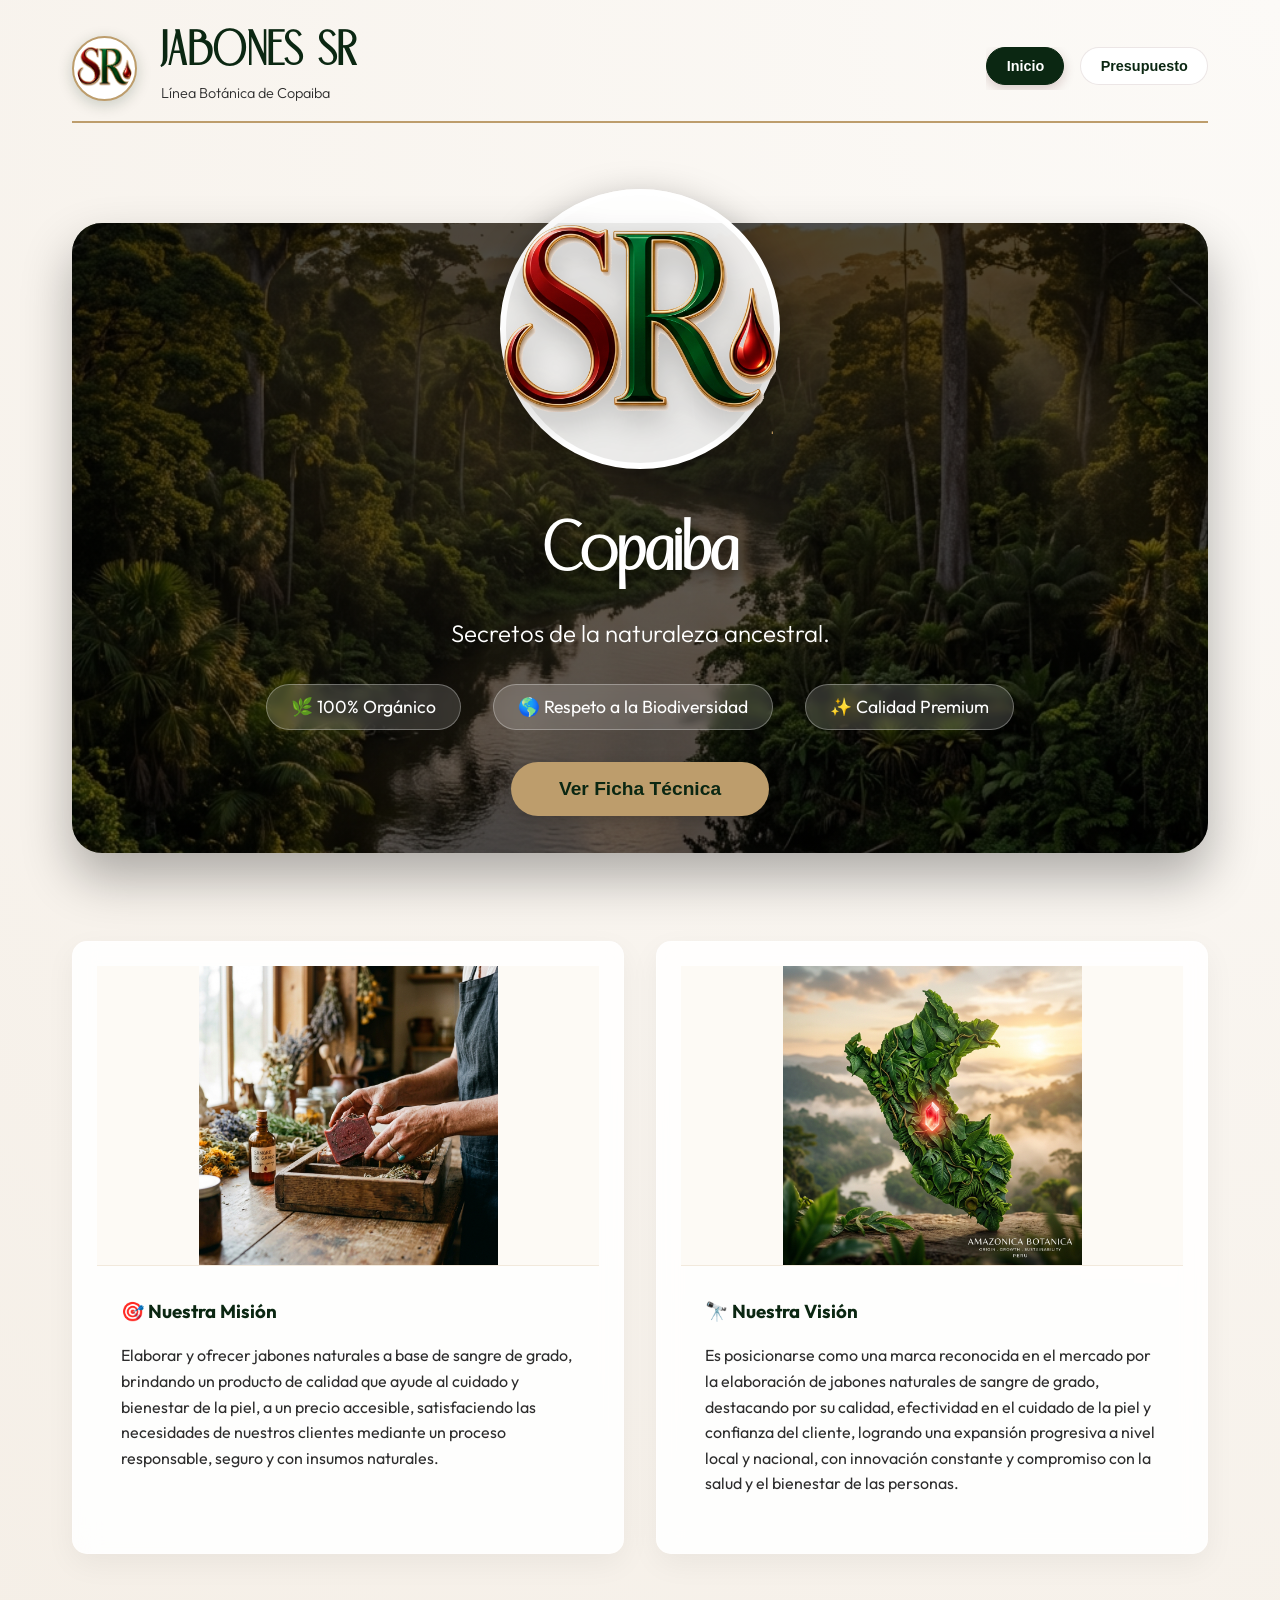
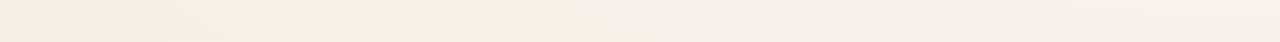
==== SR-Copaiba/index.html @ d7424e53 "OK" ====
<!DOCTYPE html>
<html lang="es">

<head>
    <meta charset="UTF-8">
    <meta name="viewport" content="width=device-width, initial-scale=1.0">
    <title>Jabones Kalia - Dashboard de Producción</title>
    <link rel="stylesheet" href="styles.css">
    <link
        href="https://fonts.googleapis.com/css2?family=Outfit:wght@300;400;600&family=Playfair+Display:wght@700&display=swap"
        rel="stylesheet">
</head>

<body>
    <div class="container">
        <header>
            <div class="logo">
                <img src="img/logo-sr.png" alt="Logo Sabia Roja" class="brand-logo">
                <div class="logo-text">
                    <h1>JABONES SR</h1>
                    <p>Línea Botánica de Copaiba</p>
                </div>
            </div>
            <nav>
                <button class="tab-btn active" onclick="showTab('home')">Inicio</button>
                <button class="tab-btn" onclick="showTab('budget')">Presupuesto</button>
                <button class="tab-btn" onclick="showTab('strategy')" style="display: none;">Estrategia</button>
                <button class="tab-btn" onclick="showTab('comms')" style="display: none;">Comunicación</button>
                <button class="tab-btn" onclick="showTab('project')" style="display: none;">Proyecto</button>
                <button class="tab-btn" onclick="showTab('analysis')" style="display: none;">Análisis</button>
            </nav>
        </header>

        <main id="tab-home" class="tab-content active">
            <section class="hero-section"
                style="background-image: linear-gradient(rgba(0,0,0,0.4), rgba(0,0,0,0.4)), url('img/hero_copaiba.png');">
                <div class="hero-content">
                    <div class="hero-logo-wrapper" style="background: rgba(255,255,255,0.9); border-radius: 50%; padding: 10px;">
                        <img src="img/logo-sr.png" alt="Jabones SR Logo" class="hero-logo-img">
                    </div>
                    <div class="hero-text">
                        <h2 class="fade-in" style="font-family: 'Rolyna', serif; font-size: 4rem;">Copaiba</h2>
                        <p class="fade-in-delay">Secretos de la naturaleza ancestral.</p>
                        <div class="minimalist-details">
                            <span>🌿 100% Orgánico</span>
                            <span>🌎 Respeto a la Biodiversidad</span>
                            <span>✨ Calidad Premium</span>
                        </div>
                        <button class="hero-btn fade-in-delay" onclick="showTab('budget')">Ver Ficha Técnica</button>
                    </div>
                </div>
            </section>

            <!-- Gestión Estratégica -->
            <section class="strategic-section" style="padding: 2rem 0;">
                <div class="doc-grid">
                    <div class="card glass">
                        <img src="img/mision.png" alt="Misión" class="feature-img">
                        <div class="feature-text">
                            <h3>🎯 Nuestra Misión</h3>
                            <p>Elaborar y ofrecer jabones naturales a base de sangre de grado, brindando un producto de calidad que ayude al cuidado y bienestar de la piel, a un precio accesible, satisfaciendo las necesidades de nuestros clientes mediante un proceso responsable, seguro y con insumos naturales.</p>
                        </div>
                    </div>
                    <div class="card glass">
                        <img src="img/vision.png" alt="Visión" class="feature-img">
                        <div class="feature-text">
                            <h3>🔭 Nuestra Visión</h3>
                            <p>Es posicionarse como una marca reconocida en el mercado por la elaboración de jabones naturales de sangre de grado, destacando por su calidad, efectividad en el cuidado de la piel y confianza del cliente, logrando una expansión progresiva a nivel local y nacional, con innovación constante y compromiso con la salud y el bienestar de las personas.</p>
                        </div>
                    </div>
                </div>
            </section>
        </main>

        <main id="tab-budget" class="tab-content">
            <!-- Ficha Técnica Informativa -->
            <div class="product-showcase">
                <!-- Tarjeta 1: Beneficios -->
                <div class="card glass">
                    <div class="feature-img-container">
                        <img src="img/soap_lifestyle.png" alt="Jabón Copaiba" class="feature-img-contain">
                    </div>
                    <div class="feature-text">
                        <h3>🌿 Beneficios del Producto</h3>
                        <ul>
                            <li><strong>Antiinflamatorio Natural:</strong> Reduce rojeces e irritaciones.</li>
                            <li><strong>Ideal para Acné:</strong> Excelente para pieles grasas o con tendencia acneica.</li>
                            <li><strong>Pieles Sensibles:</strong> Limpia suavemente sin resecar ni dañar la barrera cutánea.</li>
                        </ul>
                    </div>
                </div>

                <!-- Tarjeta 2: Ingredientes -->
                <div class="card glass">
                    <div class="feature-img-container">
                        <img src="img/ingredients_copaiba.png" alt="Ingredientes" class="feature-img-contain">
                    </div>
                    <div class="feature-text">
                        <h3>🧪 Ingredientes y Formulación</h3>
                        <p><strong>Activos:</strong> Látex de Copaiba puro, Vitamina E, Aceites de coco.</p>
                        <p><strong>Base:</strong> Glicerina vegetal.</p>
                        <br>
                        <p><em>"En caso de irritación suspenda su uso"</em></p>
                    </div>
                </div>

                <!-- Tarjeta 3: Modo de Uso -->
                <div class="card glass">
                    <img src="img/modo_uso.png" alt="Modo de Uso" class="feature-img" onerror="this.src='img/soap_lifestyle.png'">
                    <div class="feature-text">
                        <h3>🚿 Modo de Uso</h3>
                        <ol class="usage-list">
                            <li>Humedecer el rostro o cuerpo con agua tibia.</li>
                            <li>Frotar el jabón hasta crear una espuma suave.</li>
                            <li>Masajear circularmente y dejar actuar por 1 minuto.</li>
                            <li>Enjuagar con abundante agua fresca.</li>
                        </ol>
                    </div>
                </div>

                <!-- Tarjeta 4: Presentación y Medio Ambiente -->
                <div class="card glass">
                    <img src="img/hero_copaiba.png" alt="Presentación Premium" class="feature-img">
                    <div class="feature-text">
                        <h3>🌎 Responsabilidad Ambiental</h3>
                        <p><strong>Contenido Neto:</strong> 100 g.</p>
                        <p><strong>Lote:</strong> L-000001-070726 | <strong>FV:</strong> 070727</p>
                        <br>
                        <p>Estamos comprometidos con la Amazonía. Utilizamos empaques de papel Kraft ecológico <strong>100% biodegradables</strong>, asegurando cero residuos plásticos y el máximo respeto por nuestra biodiversidad.</p>
                    </div>
                </div>

                <!-- Tarjeta 5: Medios de Pago -->
                <div class="card glass">
                    <div style="text-align: center; padding: 10px;">
                        <img src="img/qr-yape.svg" alt="Yape QR" style="width: 150px; height: 150px; border-radius: 10px; border: 2px solid var(--accent);">
                    </div>
                    <div class="feature-text" style="text-align: center;">
                        <h3>📲 Pagos Rápidos</h3>
                        <p>Aceptamos Yape para que tus compras sean instantáneas y seguras.</p>
                    </div>
                </div>

                <!-- NUEVO: Simulador Integrado (Ocupa 2 espacios) -->
                <div class="card glass span-2 order-simulator-card" style="display: none;">
                    <div class="simulator-grid">
                        <div class="simulator-inputs">
                            <h3>🛒 Simulador de Pedidos</h3>
                            <div class="input-group">
                                <label for="product-select">Producto:</label>
                                <select id="product-select" onchange="calculate()">
                                    <option value="breathe">Breathe - Limpiador (S/ 9.00)</option>
                                    <option value="glow">Glow - Hidratante (S/ 11.00)</option>
                                    <option value="rise">Rise Sunshine - Protector (S/ 25.00)</option>
                                </select>
                            </div>
                            <div class="input-group">
                                <label for="units">Unidades:</label>
                                <input type="number" id="units" value="100" min="1" oninput="calculate()">
                            </div>
                            <div class="input-group">
                                <label for="customer-type">Cliente:</label>
                                <select id="customer-type" onchange="calculate()">
                                    <option value="retail">Minorista (PVP Regular)</option>
                                    <option value="wholesale" selected>Mayorista (+100 unidades)</option>
                                </select>
                            </div>
                            <div id="wholesale-warning" class="alert note" style="display: none; padding: 0.5rem; margin-top: 0.5rem; font-size: 0.8rem; background: #fffde7; border-left: 3px solid #fbc02d;">
                                ⚠️ Min. 100u para precio mayorista.
                            </div>
                        </div>
                        <div class="simulator-results summary-card">
                            <h3>Cotización</h3>
                            <div class="stat"><span>Unitario:</span> <strong id="unit-price-display">S/ 0.00</strong></div>
                            <div class="stat"><span>Subtotal:</span> <strong id="subtotal-display">S/ 0.00</strong></div>
                            <div class="stat"><span>Descuento:</span> <strong id="discount-display">S/ 0.00</strong></div>
                            <div class="stat"><span>Total:</span> <strong id="total-pay-display" class="profit-highlight">S/ 0.00</strong></div>
                            <button class="export-btn" onclick="exportExcel()">Descargar</button>
                        </div>
                    </div>
                </div>
            </div>

            <section class="breakdown" style="display: none;">
                <div class="card glass" style="opacity: 0.8;">
                    <h3>Desglose Técnico de Insumos (Interno)</h3>
                    <p class="small-text">Esta sección muestra el costo de producción estimado para el fabricante.</p>
                    <table>
                        <thead>
                            <tr>
                                <th>Ingrediente</th>
                                <th>Cantidad</th>
                                <th>Costo Est.</th>
                                <th>Subtotal</th>
                            </tr>
                        </thead>
                        <tbody id="ingredients-table">
                            <!-- JS Inject -->
                        </tbody>
                    </table>
                </div>
            </section>
        </main>

        <main id="tab-strategy" class="tab-content">
            <div class="grid-layout">
                <div class="card">
                    <h3>Idea de Negocio</h3>
                    <p>Producción y comercialización de jabones faciales enriquecidos con <strong>Sangre de
                            Grado</strong> (látex puro), enfocados en la curación de marcas de acné, cicatrices y
                        regeneración celular.</p>
                </div>
                <div class="card">
                    <h3>Sustentación</h3>
                    <p>La Sangre de Grado es un recurso ancestral peruano con propiedades taspínicas validadas para la
                        cicatrización. El mercado actual busca productos naturales, libres de parabenos y con resultados
                        visibles. Al conseguir materia prima directa, democratizamos el acceso a cosmética de alta gama.
                    </p>
                </div>
                <div class="card">
                    <h3>Público Objetivo</h3>
                    <ul>
                        <li>Jóvenes (15-25 años) con secuelas de acné.</li>
                        <li>Personas con piel sensible o tendencia a irritaciones.</li>
                        <li>Consumidores ECO que prefieren productos peruanos artesanales.</li>
                    </ul>
                </div>
            </div>
        </main>

        <main id="tab-comms" class="tab-content">
            <div class="card glass large">
                <h3>Cuadro de Elementos de Comunicación y Presupuesto</h3>
                <div class="table-container">
                    <table class="marketing-table">
                        <thead>
                            <tr>
                                <th>Componentes</th>
                                <th>Elementos</th>
                                <th>Presupuesto (S/)*</th>
                            </tr>
                        </thead>
                        <tbody>
                            <tr class="category-row">
                                <td rowspan="3">Papelería</td>
                                <td>Sobres y hojas membretadas</td>
                                <td>3.75</td>
                            </tr>
                            <tr>
                                <td>Volantes</td>
                                <td>4.00</td>
                            </tr>
                            <tr>
                                <td>Bolsas o envases impresos (144u)</td>
                                <td>36.45</td>
                            </tr>

                            <tr class="category-row">
                                <td rowspan="4">Publicidad</td>
                                <td>Carteles del local</td>
                                <td>20.00</td>
                            </tr>
                            <tr>
                                <td>Banners</td>
                                <td>5.50</td>
                            </tr>
                            <tr>
                                <td>Spot en radio o TV</td>
                                <td>40.00</td>
                            </tr>
                            <tr>
                                <td>Publicidad en WEB</td>
                                <td>5.00</td>
                            </tr>

                            <tr class="category-row">
                                <td rowspan="3">Promociones</td>
                                <td>Liquidaciones fin de temporadas</td>
                                <td>20.00</td>
                            </tr>
                            <tr>
                                <td>Campañas de descuentos especiales</td>
                                <td>25.00</td>
                            </tr>
                            <tr>
                                <td>Ofertas asociadas</td>
                                <td>15.00</td>
                            </tr>

                            <tr class="category-row">
                                <td>Web Page</td>
                                <td>Hosting, dominio y diseño</td>
                                <td>0.00</td>
                            </tr>
                            <tr class="category-row">
                                <td>Redes Sociales</td>
                                <td>Administración y Diseño</td>
                                <td>0.00</td>
                            </tr>
                            <tr class="category-row">
                                <td>Otros</td>
                                <td>Gastos operativos varios</td>
                                <td>0.00</td>
                            </tr>
                        </tbody>
                        <tfoot>
                            <tr class="total-row">
                                <td colspan="2">TOTAL PRESUPUESTO COMUNICACIÓN</td>
                                <td>S/ 174.70</td>
                            </tr>
                        </tfoot>
                    </table>
                </div>
                <p class="footnote">*Valores adaptados del plan de marketing de Sabia Roja (Tipo de cambio referencial
                    1:1 para fines de cuadre o ajuste manual).</p>
                
                <div class="card glass" style="margin-top: 2rem;">
                    <h3>📢 Estrategia en Redes Sociales</h3>
                    <div style="display: flex; gap: 20px; align-items: center; flex-wrap: wrap;">
                        <img src="img/redes.png" alt="Marketing Digital" style="width: 100%; max-width: 400px; border-radius: 10px;">
                        <div style="flex: 1; min-width: 250px;">
                            <p><strong>Canales Principales:</strong> Facebook e Instagram Ads.</p>
                            <p><strong>Contenido:</strong> Testimonios de clientes huanuqueños, tutoriales de 'Modo de Uso' y comparativas 'Antes/Después' de cicatrización.</p>
                            <p><strong>Tono de Voz:</strong> Educativo, empático y profesional.</p>
                        </div>
                    </div>
                </div>
            </div>
        </main>

        <main id="tab-project" class="tab-content">
            <div class="print-cover">
                <img src="img/logo.jpeg" alt="Logo Sabia Roja" class="cover-logo">
                <h1 class="cover-title">PROYECTO EMPRESARIAL: SABIA ROJA</h1>
                <p class="cover-subtitle">Cosmética Curativa de Sangre de Grado</p>
                <div class="cover-footer">Huánuco, Perú - 2026</div>
            </div>
            <div class="card glass large">
                <div style="display: flex; justify-content: space-between; align-items: center; margin-bottom: 2rem;">
                    <h2>Plan Estratégico de Negocio</h2>
                    <button class="export-btn" style="width: auto; padding: 0.8rem 2rem;"
                        onclick="exportWord()">Exportar a Word</button>
                </div>

                <section class="doc-section">
                    <h3>1. Gestión Estratégica</h3>
                    <div class="doc-grid">
                        <div class="doc-item">
                            <h4>1.1 La Visión</h4>
                            <p class="quote">"Ser la marca líder en cosmética curativa natural en la región Huánuco para
                                el 2028, reconocida por valorizar la biodiversidad local y mejorar la salud
                                dermatológica de las familias peruanas."</p>
                        </div>
                        <div class="doc-item">
                            <h4>1.2 La Misión</h4>
                            <p class="quote">"Proveer a la población huanuqueña productos de cuidado facial formulados
                                con Sangre de Grado pura, promoviendo la salud de la piel y el bienestar integral a
                                través de la innovación artesanal y el respeto al medio ambiente."</p>
                        </div>
                    </div>

                    <h4>1.3 Valores</h4>
                    <ul class="values-list">
                        <li><b>Honestidad:</b> Transparencia en la pureza de nuestros ingredientes.</li>
                        <li><b>Confianza:</b> Seguridad en los resultados curativos del producto.</li>
                        <li><b>Compromiso:</b> Con la salud del cliente y el medio ambiente.</li>
                    </ul>

                    <h4>1.4 Objetivos Estratégicos (Nacional)</h4>
                    <table id="table-objectives" class="marketing-table small-text">
                        <thead>
                            <tr>
                                <th>Área</th>
                                <th>Objetivo Estratégico</th>
                            </tr>
                        </thead>
                        <tbody>
                            <tr>
                                <td>Comercial</td>
                                <td>Posicionar la marca Sabia Roja en Huánuco, Amarilis y Pillco Marca.</td>
                            </tr>
                            <tr>
                                <td>Operativo</td>
                                <td>Estandarizar procesos de Buenas Prácticas de Manufactura (BPM).</td>
                            </tr>
                            <tr>
                                <td>Persona</td>
                                <td>Contar con personal capacitado y motivado con el propósito.</td>
                            </tr>
                            <tr>
                                <td>Legal</td>
                                <td>Cumplir con las exigencias de DIGEMID, DIRESA y la municipalidad.</td>
                            </tr>
                            <tr>
                                <td>Financiero</td>
                                <td>Autofinanciar la oferta con recursos propios y cumplir compromisos.</td>
                            </tr>
                        </tbody>
                    </table>

                    <h4 style="margin-top: 1.5rem;">1.5 Objetivos de Exportación (Largo Plazo)</h4>
                    <table id="table-objectives-export" class="marketing-table small-text">
                        <thead>
                            <tr>
                                <th>Área</th>
                                <th>Objetivo de Internacionalización</th>
                            </tr>
                        </thead>
                        <tbody>
                            <tr>
                                <td>Mercado</td>
                                <td>Penetrar en mercados de cosmética natural en EE.UU. y Europa.</td>
                            </tr>
                            <tr>
                                <td>Logística</td>
                                <td>Establecer alianzas con couriers internacionales para distribución eficiente.</td>
                            </tr>
                            <tr>
                                <td>Calidad</td>
                                <td>Obtener certificaciones orgánicas internacionales (Ecocert/USDA).</td>
                            </tr>
                        </tbody>
                    </table>

                    <h4 style="margin-top: 2rem;">1.6 Matriz FODA</h4>
                    <div class="foda-grid">
                        <div class="foda-box f-box"><b>Fortalezas:</b> Insumos de alta pureza, conocimiento técnico, uso
                            de redes sociales.</div>
                        <div class="foda-box o-box"><b>Oportunidades:</b> Demanda post-pandemia de productos naturales,
                            créditos para emprendedores.</div>
                        <div class="foda-box d-box"><b>Debilidades:</b> Capacidad de producción inicial limitada, falta
                            de maquinaria industrial.</div>
                        <div class="foda-box a-box"><b>Amenazas:</b> Regulación sanitaria estricta (DIGEMID),
                            inestabilidad económica.</div>
                    </div>
                </section>

                <section class="doc-section">
                    <h3>2. Estudio de Mercado y Consumidor</h3>
                    <h4>2.1 Segmentación del Mercado</h4>
                    <table id="table-segmentation" class="marketing-table">
                        <thead>
                            <tr>
                                <th>Segmento</th>
                                <th>Perfil del Segmento</th>
                            </tr>
                        </thead>
                        <tbody>
                            <tr>
                                <td><b>Mujeres</b></td>
                                <td>Segmento clave enfocado en el cuidado del rostro y prevención; principal consumidor
                                    de cosméticos.</td>
                            </tr>
                            <tr>
                                <td><b>Hombres</b></td>
                                <td>Público en crecimiento; reto para romper estereotipos de cuidado personal masculino.
                                </td>
                            </tr>
                            <tr>
                                <td><b>Adolescentes</b></td>
                                <td>Segmento vital debido a brotes de acné por cambios hormonales; buscan soluciones
                                    curativas.</td>
                            </tr>
                        </tbody>
                    </table>

                    <h4 style="margin-top: 2rem;">2.2 Análisis Competitivo</h4>
                    <table id="table-competitors" class="marketing-table small-text">
                        <thead>
                            <tr>
                                <th>Concepto</th>
                                <th>Fusion Beauty</th>
                                <th>Biocosmética</th>
                                <th>Amy & Co</th>
                                <th>Sabia Roja</th>
                            </tr>
                        </thead>
                        <tbody>
                            <tr>
                                <td>Reputación</td>
                                <td>5</td>
                                <td>4</td>
                                <td>3</td>
                                <td><b>5</b></td>
                            </tr>
                            <tr>
                                <td>Calidad/Atención</td>
                                <td>5</td>
                                <td>4</td>
                                <td>4</td>
                                <td><b>5</b></td>
                            </tr>
                            <tr>
                                <td>Precio</td>
                                <td>3</td>
                                <td>2</td>
                                <td>4</td>
                                <td><b>5</b></td>
                            </tr>
                            <tr>
                                <td>Disponibilidad</td>
                                <td>5</td>
                                <td>5</td>
                                <td>5</td>
                                <td><b>5</b></td>
                            </tr>
                        </tbody>
                        <tfoot>
                            <tr class="total-row">
                                <td>Puntaje Total</td>
                                <td>53</td>
                                <td>47</td>
                                <td>48</td>
                                <td><b>57</b></td>
                            </tr>
                        </tfoot>
                    </table>
                </section>

                <section class="doc-section">
                    <h3>3. Ventaja Competitiva</h3>
                    <ul class="values-list">
                        <li><b>Sostenibilidad:</b> Cruelty-free y envases biodegradables.</li>
                        <li><b>Ingredientes:</b> 100% naturales procedentes de cultivos ecológicos.</li>
                        <li><b>Precio:</b> Accesible comparado con marcas de lujo ($20+).</li>
                        <li><b>Servicio Post-Venta:</b> Garantías y política de devoluciones sólida.</li>
                    </ul>
                </section>

                <section class="doc-section">
                    <h3>4. Mercado Proveedor</h3>
                    <table id="table-suppliers" class="marketing-table">
                        <thead>
                            <tr>
                                <th>Proveedor</th>
                                <th>Especialidad</th>
                                <th>Puntaje</th>
                            </tr>
                        </thead>
                        <tbody>
                            <tr>
                                <td><b>Chemsol</b></td>
                                <td>Materias Primas</td>
                                <td>54/60</td>
                            </tr>
                            <tr>
                                <td><b>Comagui</b></td>
                                <td>Envases/Recipientes</td>
                                <td>52/60</td>
                            </tr>
                            <tr>
                                <td><b>D' Empaque</b></td>
                                <td>Cajas y Bolsas Kraft</td>
                                <td>54/60</td>
                            </tr>
                        </tbody>
                    </table>
                </section>

                <section class="doc-section">
                    <h3>5. Estrategia de Marketing (4Ps)</h3>
                    <h4>5.1 Estrategia de Producto</h4>
                    <div class="doc-grid">
                        <div class="card glass">
                            <h5>Limpiador "Breathe"</h5>
                            <p class="small-text">Presentación: Envase Ámbar 100ml. <br>Elimina suciedad y maquillaje.
                            </p>
                            <img src="sabia_roja_breathe_packaging_1776982501375.png" alt="Breathe Packaging"
                                class="product-img-small">
                        </div>
                        <div class="card glass">
                            <h5>Hidratante "Glow"</h5>
                            <p class="small-text">Presentación: Envase Ámbar 100ml. <br>Piel fortalecida y flexible.</p>
                            <img src="sabia_roja_glow_packaging_1776982516924.png" alt="Glow Packaging"
                                class="product-img-small">
                        </div>
                        <div class="card glass">
                            <h5>Protector "Rise Sunshine"</h5>
                            <p class="small-text">Presentación: Envase Ámbar 100ml. <br>Protección UVA/UVB total.</p>
                            <img src="sabia_roja_rise_sunshine_packaging_1776982533000.png"
                                alt="Rise Sunshine Packaging" class="product-img-small">
                        </div>
                    </div>

                    <h4 style="margin-top: 2rem;">5.2 Diseño de Empaque Premium</h4>
                    <div id="packaging-section" class="card glass"
                        style="display: flex; gap: 20px; align-items: center; flex-wrap: wrap;">
                        <img src="sabia_roja_breathe_packaging_1776982501375.png" alt="Empaque Premium"
                            style="width: 250px; border-radius: 10px; box-shadow: 0 10px 30px rgba(0,0,0,0.1);">
                        <div style="flex: 1; min-width: 250px;">
                            <p><b>Especificaciones Técnicas para Exportación:</b></p>
                            <ul class="small-text">
                                <li><b>Envase:</b> Vidrio Ámbar grado farmacéutico (protección UV total).</li>
                                <li><b>Dosificador:</b> Bomba de lujo en acabado oro mate (anticorrosión).</li>
                                <li><b>Etiquetado:</b> Cumple normativa FDA/EU con tinta botánica.</li>
                                <li><b>Sostenibilidad:</b> Empaque exterior de cartón piedra reciclado de alta densidad.
                                </li>
                            </ul>
                        </div>
                    </div>

                    <h4 style="margin-top: 2rem;">5.3 Estrategia de Precios Dual</h4>
                    <div class="doc-grid">
                        <div class="card glass">
                            <h5>Mercado Nacional (Soles)</h5>
                            <table id="table-pricing-national" class="marketing-table small-text">
                                <thead>
                                    <tr>
                                        <th>Producto</th>
                                        <th>Costo</th>
                                        <th>PVP (S/)</th>
                                    </tr>
                                </thead>
                                <tbody>
                                    <tr>
                                        <td>Breathe</td>
                                        <td>S/ 5.20</td>
                                        <td><b>S/ 9.00</b></td>
                                    </tr>
                                    <tr>
                                        <td>Glow</td>
                                        <td>S/ 5.20</td>
                                        <td><b>S/ 11.00</b></td>
                                    </tr>
                                    <tr>
                                        <td>Rise Sunshine</td>
                                        <td>S/ 8.50</td>
                                        <td><b>S/ 25.00</b></td>
                                    </tr>
                                </tbody>
                            </table>
                        </div>
                        <div class="card glass">
                            <h5>Exportación (Dólares)</h5>
                            <table id="table-pricing-export" class="marketing-table small-text">
                                <thead>
                                    <tr>
                                        <th>Producto</th>
                                        <th>Costo</th>
                                        <th>PVP ($)</th>
                                    </tr>
                                </thead>
                                <tbody>
                                    <tr>
                                        <td>Breathe</td>
                                        <td>$1.95</td>
                                        <td><b>$10.50</b></td>
                                    </tr>
                                    <tr>
                                        <td>Glow</td>
                                        <td>$2.90</td>
                                        <td><b>$12.00</b></td>
                                    </tr>
                                    <tr>
                                        <td>Rise Sunshine</td>
                                        <td>$5.55</td>
                                        <td><b>$22.00</b></td>
                                    </tr>
                                </tbody>
                            </table>
                            <p class="small-text" style="margin-top: 5px; color: #8B0000;">*Margen incrementado (+200%)
                                por demanda internacional.</p>
                        </div>
                    </div>

                    <h4 style="margin-top: 2rem;">5.3 Proyección de Ventas (Anual)</h4>
                    <div style="overflow-x: auto;">
                        <table id="table-projections" class="marketing-table small-text" style="min-width: 600px;">
                            <thead>
                                <tr>
                                    <th>Producto</th>
                                    <th>Mes 1-4</th>
                                    <th>Mes 5-8</th>
                                    <th>Mes 9-12</th>
                                    <th>Total Anual</th>
                                </tr>
                            </thead>
                            <tbody>
                                <tr>
                                    <td>Breathe</td>
                                    <td>100 u.</td>
                                    <td>120 u.</td>
                                    <td>150 u.</td>
                                    <td><b>365 u.</b></td>
                                </tr>
                                <tr>
                                    <td>Glow</td>
                                    <td>50 u.</td>
                                    <td>70 u.</td>
                                    <td>105 u.</td>
                                    <td><b>225 u.</b></td>
                                </tr>
                                <tr>
                                    <td>Rise Sunshine</td>
                                    <td>50 u.</td>
                                    <td>70 u.</td>
                                    <td>105 u.</td>
                                    <td><b>225 u.</b></td>
                                </tr>
                            </tbody>
                        </table>
                    </div>
                </section>

                <section class="doc-section">
                    <h3>6. Estrategia de Distribución: Exclusiva (Huánuco)</h3>
                    <p><b>¿Por qué elegimos Distribución Exclusiva?</b></p>
                    <p>Se ha seleccionado este modelo para mantener un <b>posicionamiento premium</b>. Al vender
                        exclusivamente a través de canales propios o distribuidores autorizados especializados,
                        aseguramos que el cliente reciba la asesoría correcta sobre las propiedades curativas de la
                        Sangre de Grado, evitando que el producto se pierda en góndolas de supermercados genéricos.</p>
                    <div class="diagram-placeholder">
                        <div class="node">🏭 Productor (Sabia Roja)</div>
                        <div class="arrow">↓</div>
                        <div class="node special">🏪 Punto de Venta Exclusivo</div>
                        <div class="arrow">↓</div>
                        <div class="node">👤 Consumidor Final (Huánuco/Perú)</div>
                    </div>
                </section>
            </div>
        </main>

        <main id="tab-analysis" class="tab-content">
            <div class="card large">
                <h3>Factores preponderantes y Regulación</h3>
                <div class="alert note">
                    <b>Regulación SBS:</b> Los márgenes de ganancia están regulados para evitar sobrecostos. Se deben
                    considerar los topes establecidos para productos de primera necesidad o cosmética regulada.
                </div>

                <h4 style="margin-top: 1.5rem;">Márgenes de Ganancia Sugeridos (Referencia SBS)</h4>
                <table class="marketing-table" style="margin-top: 1rem;">
                    <thead>
                        <tr>
                            <th>Tipo de Venta</th>
                            <th>Margen (%)</th>
                        </tr>
                    </thead>
                    <tbody>
                        <tr>
                            <td>Venta Directa</td>
                            <td>20%</td>
                        </tr>
                        <tr>
                            <td>Venta al por Mayor</td>
                            <td>25%</td>
                        </tr>
                        <tr>
                            <td>Venta Minorista</td>
                            <td>25%</td>
                        </tr>
                    </tbody>
                </table>

                <div class="alert important" style="margin-top: 2rem;">
                    <strong>Siguiente Paso (DIGEMID):</strong> Para vender en farmacias o supermercados a S/ 11.00,
                    necesitarás el NSOC (Notificación Sanitaria Obligatoria) de DIGEMID.
                </div>
                <canvas id="profitChart" style="width:100%; height:300px;"></canvas>
            </div>
        </main>
    </div>

    <script src="app.js"></script>
</body>

</html>
---- SR-Copaiba/styles.css ----
@font-face {
    font-family: 'Rolyna';
    src: url('fonts/RolynademoRegular-Wp8pv.otf') format('opentype');
    font-weight: normal;
    font-style: normal;
}

:root {
    --primary: #0b2712;
    --accent: #bd9d6c;
    --bg: #f5efe7;
    --text: #2D2D2D;
    --white: #FFFFFF;
    --glass: rgba(255, 255, 255, 0.7);
}

* {
    margin: 0;
    padding: 0;
    box-sizing: border-box;
}

body {
    font-family: 'Outfit', sans-serif;
    background-color: var(--bg);
    color: var(--text);
    line-height: 1.6;
    background-image: radial-gradient(circle at top right, #fcfaf7, var(--bg));
    min-height: 100vh;
    scroll-behavior: smooth;
}

.container {
    max-width: 1200px;
    margin: 0 auto;
    padding: 2rem;
}

header {
    margin-bottom: 3rem;
    display: flex;
    justify-content: space-between;
    align-items: center;
    border-bottom: 2px solid var(--accent);
    padding-bottom: 1rem;
}

.logo {
    display: flex;
    align-items: center;
    gap: 1.5rem;
}

.brand-logo {
    width: 65px;
    height: 65px;
    border-radius: 50%;
    object-fit: contain;
    padding: 3px;
    background: white;
    border: 2px solid var(--accent);
    box-shadow: 0 4px 15px rgba(11, 39, 18, 0.2);
}

.logo-text h1 {
    font-family: 'Rolyna', 'Playfair Display', serif;
    font-size: 2.8rem;
    color: var(--primary);
    margin: 0;
    letter-spacing: 1px;
    line-height: 1;
}

.logo-text p {
    font-size: 0.9rem;
    color: var(--text-muted);
    margin: 5px 0 0 0;
    font-weight: 300;
}

nav {
    display: flex;
    gap: 1rem;
    overflow-x: auto;
    padding-bottom: 5px;
    -webkit-overflow-scrolling: touch;
}

nav::-webkit-scrollbar {
    height: 4px;
}

nav::-webkit-scrollbar-thumb {
    background: var(--accent);
    border-radius: 10px;
}

.tab-btn {
    white-space: nowrap;
    padding: 0.6rem 1.2rem;
    border: 1px solid rgba(74, 14, 14, 0.1);
    background: white;
    font-weight: 600;
    cursor: pointer;
    color: var(--primary);
    transition: all 0.3s ease;
    border-radius: 20px;
    font-size: 0.9rem;
}

.tab-btn.active {
    background: var(--primary);
    color: var(--white);
    border-color: var(--primary);
    box-shadow: 0 4px 12px rgba(74, 14, 14, 0.2);
}

.tab-content {
    display: none;
}

.tab-content.active {
    display: block;
    animation: fadeIn 0.5s ease-in;
}

.grid-layout, .config-panel {
    display: grid;
    grid-template-columns: repeat(auto-fit, minmax(300px, 1fr));
    gap: 1.5rem;
    margin-bottom: 2rem;
}

.card {
    background: var(--white);
    padding: 1.5rem;
    border-radius: 15px;
    box-shadow: 0 10px 30px rgba(0,0,0,0.05);
    border: 1px solid rgba(0,0,0,0.05);
    transition: transform 0.3s cubic-bezier(0.175, 0.885, 0.32, 1.275), box-shadow 0.3s ease;
}

.card:hover {
    transform: translateY(-8px);
    box-shadow: 0 20px 40px rgba(74, 14, 14, 0.12);
}

.card.glass {
    background: rgba(255, 255, 255, 0.88);
    backdrop-filter: blur(12px);
    -webkit-backdrop-filter: blur(12px);
    border: 1px solid rgba(255, 255, 255, 0.4);
}

.summary-card {
    background: var(--primary);
    color: var(--white);
}

.summary-card h3 { color: var(--accent); }

.stat {
    display: flex;
    justify-content: space-between;
    font-size: 1.2rem;
    margin: 1rem 0;
}

.profit-highlight {
    font-size: 1.8rem;
    color: var(--accent);
}

.input-group {
    margin-bottom: 1.2rem;
}

.input-group label {
    display: block;
    font-size: 0.9rem;
    margin-bottom: 0.5rem;
    color: #666;
}

.input-group input, .input-group select {
    width: 100%;
    padding: 0.8rem;
    border: 1px solid #ddd;
    border-radius: 8px;
    font-family: inherit;
    font-size: 1rem;
}

table {
    width: 100%;
    border-collapse: collapse;
    margin-top: 1rem;
}

th, td {
    text-align: left;
    padding: 1rem;
    border-bottom: 1px solid #eee;
}

th {
    color: var(--primary);
    text-transform: uppercase;
    font-size: 0.8rem;
    letter-spacing: 1px;
}

.export-btn {
    width: 100%;
    padding: 1rem;
    background: var(--primary);
    color: var(--white);
    border: none;
    border-radius: 8px;
    font-weight: bold;
    cursor: pointer;
    margin-top: 1rem;
    transition: all 0.3s ease;
    box-shadow: 0 4px 15px rgba(74, 14, 14, 0.2);
}

.export-btn:hover {
    background: #5d1212;
    transform: translateY(-2px);
    box-shadow: 0 6px 20px rgba(74, 14, 14, 0.3);
}

.alert {
    padding: 1rem;
    border-radius: 8px;
    margin: 1rem 0;
    font-size: 0.9rem;
}

.alert.note { background: #e3f2fd; border-left: 4px solid #2196f3; }
.alert.important { background: #fffde7; border-left: 4px solid #fbc02d; }

.marketing-table {
    margin-top: 2rem;
    font-size: 0.9rem;
}

.marketing-table td {
    padding: 0.6rem 1rem;
    border: 1px solid #eee;
}

.category-row td:first-child {
    background: #fdfaf5;
    font-weight: 600;
    color: var(--primary);
    vertical-align: middle;
    text-align: center;
}

.total-row {
    background: var(--primary);
    color: var(--accent);
    font-weight: bold;
    font-size: 1.1rem;
}

.footnote {
    margin-top: 1rem;
    font-size: 0.8rem;
    color: #888;
    font-style: italic;
}

.doc-section { margin-bottom: 3rem; }
.doc-grid { display: grid; grid-template-columns: 1fr 1fr; gap: 2rem; margin: 1.5rem 0; }
.quote { font-style: italic; border-left: 3px solid var(--accent); padding-left: 1rem; color: #555; }
.values-list { list-style: none; margin: 1rem 0; }
.values-list li { margin-bottom: 0.5rem; padding-left: 1.5rem; position: relative; }
.values-list li::before { content: '✓'; position: absolute; left: 0; color: var(--accent); font-weight: bold; }

.foda-grid { display: grid; grid-template-columns: 1fr 1fr; gap: 10px; margin-top: 1rem; }
.foda-box { padding: 1rem; border-radius: 8px; color: white; font-size: 0.9rem; }
.f-box { background: #2e7d32; } /* Verde Fortalezas */
.o-box { background: #1565c0; } /* Azul Oportunidades */
.d-box { background: #ef6c00; } /* Naranja Debilidades */
.a-box { background: #c62828; } /* Rojo Amenazas */

.diagram-placeholder {
    margin-top: 2rem;
    display: flex;
    flex-direction: column;
    align-items: center;
    gap: 0.5rem;
}

.node {
    padding: 1rem 2rem;
    border: 2px solid var(--primary);
    border-radius: 10px;
    background: var(--white);
    font-weight: 600;
}

.node.special {
    background: var(--primary);
    color: var(--white);
    border-color: var(--accent);
}

.arrow { font-size: 1.5rem; color: var(--primary); }

.label-mockup {
    margin-top: 1rem;
    padding: 1.5rem;
    border: 2px solid var(--accent);
    border-radius: 50%;
    text-align: center;
    background: white;
    color: var(--primary);
    width: 100px;
    height: 100px;
    display: flex;
    flex-direction: column;
    justify-content: center;
    align-items: center;
    font-size: 0.7rem;
    margin-left: auto;
    margin-right: auto;
    box-shadow: 0 4px 15px rgba(74, 14, 14, 0.1);
}

.product-img-small {
    width: 100%;
    height: 180px;
    object-fit: contain;
    margin-top: 10px;
    border-radius: 8px;
    background: #f9f9f9;
}

.hero-section {
    position: relative;
    height: 70vh;
    border-radius: 30px;
    background-size: cover;
    background-position: center;
    background-attachment: fixed; /* Efecto Parallax premium */
    display: flex;
    justify-content: center;
    align-items: center;
    margin-top: 100px; 
    margin-bottom: 2rem;
    box-shadow: 0 25px 50px rgba(0,0,0,0.3);
    overflow: visible;
}

.hero-section::before {
    content: '';
    position: absolute;
    top: 0; left: 0; right: 0; bottom: 0;
    background: linear-gradient(rgba(0,0,0,0.5), rgba(0,0,0,0.3));
    border-radius: 30px;
    z-index: 1;
}

.hero-content {
    text-align: center;
    color: white;
    z-index: 2;
    display: flex;
    flex-direction: column;
    align-items: center;
    width: 100%;
}

.hero-logo-wrapper {
    width: 25vw;
    max-width: 280px;
    height: 25vw;
    max-height: 280px;
    border-radius: 50%;
    border: 6px solid var(--white);
    background: white;
    display: flex;
    justify-content: center;
    align-items: center;
    overflow: visible; /* IMPORTANTE: Permitimos que el PNG transparente sobresalga */
    transform: translateY(-70px); 
    box-shadow: 0 15px 40px rgba(0,0,0,0.4);
    animation: pulse-enhanced 4s infinite ease-in-out;
    margin-bottom: 1.5rem;
}

.hero-logo-img {
    width: 110%; /* Sobresale ligeramente del círculo blanco para un efecto 3D */
    height: 110%;
    object-fit: contain;
    filter: drop-shadow(0 10px 15px rgba(0,0,0,0.2)); /* Sombra para el PNG transparente */
}

.hero-text {
    margin-top: -60px; /* Ajuste por el desplazamiento del logo */
}

.hero-text h2 {
    font-family: 'Playfair Display', serif;
    font-size: 3.5rem;
    margin-bottom: 0.5rem;
    text-shadow: 0 4px 15px rgba(0,0,0,0.6);
}

.hero-text p {
    font-size: 1.5rem;
    margin-bottom: 2rem;
    font-weight: 300;
}

.minimalist-details {
    display: flex;
    gap: 2rem;
    justify-content: center;
    font-size: 1.1rem;
}

.minimalist-details span {
    background: rgba(255, 255, 255, 0.15);
    padding: 0.5rem 1.5rem;
    border-radius: 30px;
    backdrop-filter: blur(5px);
    border: 1px solid rgba(255, 255, 255, 0.3);
}

.fade-in {
    animation: fadeInDown 1s ease-out;
}

.fade-in-delay {
    animation: fadeInUp 1s ease-out 0.5s both;
}

.hero-btn {
    margin-top: 2rem;
    padding: 1rem 3rem;
    background: var(--accent);
    color: var(--primary);
    border: none;
    border-radius: 30px;
    font-size: 1.2rem;
    font-weight: bold;
    cursor: pointer;
    transition: all 0.3s ease;
    box-shadow: 0 4px 15px rgba(0,0,0,0.2);
}

.hero-btn:hover {
    background: #b19365;
    transform: scale(1.05);
}

.product-showcase {
    display: grid;
    grid-template-columns: repeat(auto-fill, minmax(280px, 1fr));
    gap: 1.5rem;
    margin-bottom: 3rem;
}

.product-showcase .card {
    display: flex;
    flex-direction: column;
    padding: 0;
    overflow: hidden;
}

.product-showcase .card.span-2 {
    grid-column: span 2;
}

@media (max-width: 900px) {
    .product-showcase .card.span-2 {
        grid-column: span 1;
    }
}

.simulator-grid {
    display: grid;
    grid-template-columns: 1fr 1fr;
    gap: 0;
    height: 100%;
}

@media (max-width: 600px) {
    .simulator-grid {
        grid-template-columns: 1fr;
    }
}

.simulator-inputs {
    padding: 2rem;
}

.simulator-results {
    border-radius: 0 !important;
    height: 100%;
    display: flex;
    flex-direction: column;
    justify-content: center;
    padding: 2rem;
}

.feature-img-container {
    width: 100%;
    height: 250px;
    background: #fdfaf5;
    display: flex;
    align-items: center;
    justify-content: center;
    overflow: hidden;
}

.feature-img-contain {
    width: 100%;
    height: 100%;
    object-fit: contain; /* Evita que la imagen se corte */
    padding: 10px;
}

.feature-img {
    width: 100%;
    height: auto;
    max-height: 300px;
    object-fit: contain;
    background: #fdfaf5;
    border-bottom: 1px solid rgba(194, 164, 120, 0.2);
}

.usage-icon-box {
    height: 250px;
    background: var(--primary);
    color: var(--accent);
    display: flex;
    align-items: center;
    justify-content: center;
    font-size: 5rem;
}

.usage-list {
    padding-left: 1.2rem;
    font-size: 0.95rem;
}

.usage-list li {
    margin-bottom: 0.5rem;
}

.feature-text {
    padding: 1.5rem;
}

.feature-text h3 {
    margin-bottom: 1rem;
    color: var(--primary);
}

.feature-text ul {
    padding-left: 1.2rem;
}

.feature-text p {
    margin-bottom: 0.5rem;
}

@keyframes pulse-enhanced {
    0%, 100% { transform: translateY(-70px) scale(1); box-shadow: 0 15px 40px rgba(0,0,0,0.4); }
    50% { transform: translateY(-80px) scale(1.03); box-shadow: 0 25px 60px rgba(0,0,0,0.6); }
}

@keyframes fadeInDown {
    from { opacity: 0; transform: translateY(-20px); }
    to { opacity: 1; transform: translateY(0); }
}

@keyframes fadeInUp {
    from { opacity: 0; transform: translateY(20px); }
    to { opacity: 1; transform: translateY(0); }
}

.print-cover {
    display: none;
    text-align: center;
    padding: 100pt 0;
    height: 100vh;
    flex-direction: column;
    justify-content: center;
    align-items: center;
}

.cover-logo {
    width: 180pt;
    height: 180pt;
    border-radius: 50%;
    margin-bottom: 30pt;
    border: 8px solid var(--accent);
}

.cover-title {
    font-size: 38pt;
    color: var(--primary);
    margin-bottom: 10pt;
    font-family: 'Playfair Display', serif;
}

.cover-subtitle {
    font-size: 20pt;
    color: #666;
}

.cover-footer {
    margin-top: auto;
    padding-bottom: 50pt;
    font-size: 14pt;
    color: #888;
}

.breakdown {
    margin-top: 3rem;
    overflow-x: auto;
    padding: 10px;
    -webkit-overflow-scrolling: touch;
}

.breakdown .card {
    min-width: 650px; /* Evita que la tabla se comprima demasiado */
}

.footnote {
    margin-top: 1.5rem;
    font-size: 0.85rem;
    color: #666;
    font-style: italic;
    padding: 1rem;
    background: rgba(0,0,0,0.03);
    border-radius: 8px;
    display: inline-block;
}

.label-mockup b { font-size: 0.9rem; }

@keyframes fadeIn {
    from { opacity: 0; transform: translateY(10px); }
    to { opacity: 1; transform: translateY(0); }
}

@media print {
    body { background: white !important; padding: 0; }
    .container { max-width: 100%; padding: 0; }
    header, nav, .export-btn, .config-panel, .alert.important { display: none !important; }
    
    .tab-content { display: none !important; }
    .tab-content.active { 
        display: block !important; 
        width: 100% !important;
        margin: 0 !important;
        padding: 0 !important;
    }
    
    .card { 
        box-shadow: none !important; 
        border: 1px solid #eee !important;
        margin-bottom: 20pt !important;
        page-break-inside: avoid;
    }

    h2, h3 { color: #4A0E0E !important; border-bottom: 2px solid #4A0E0E !important; }
    
    /* Portada */
    .print-cover { 
        display: flex !important; 
        page-break-after: always;
    }
    
    .tab-content.active::before {
        display: none !important;
    }

    .marketing-table th {
        background-color: #4A0E0E !important;
        color: white !important;
        -webkit-print-color-adjust: exact;
    }
}
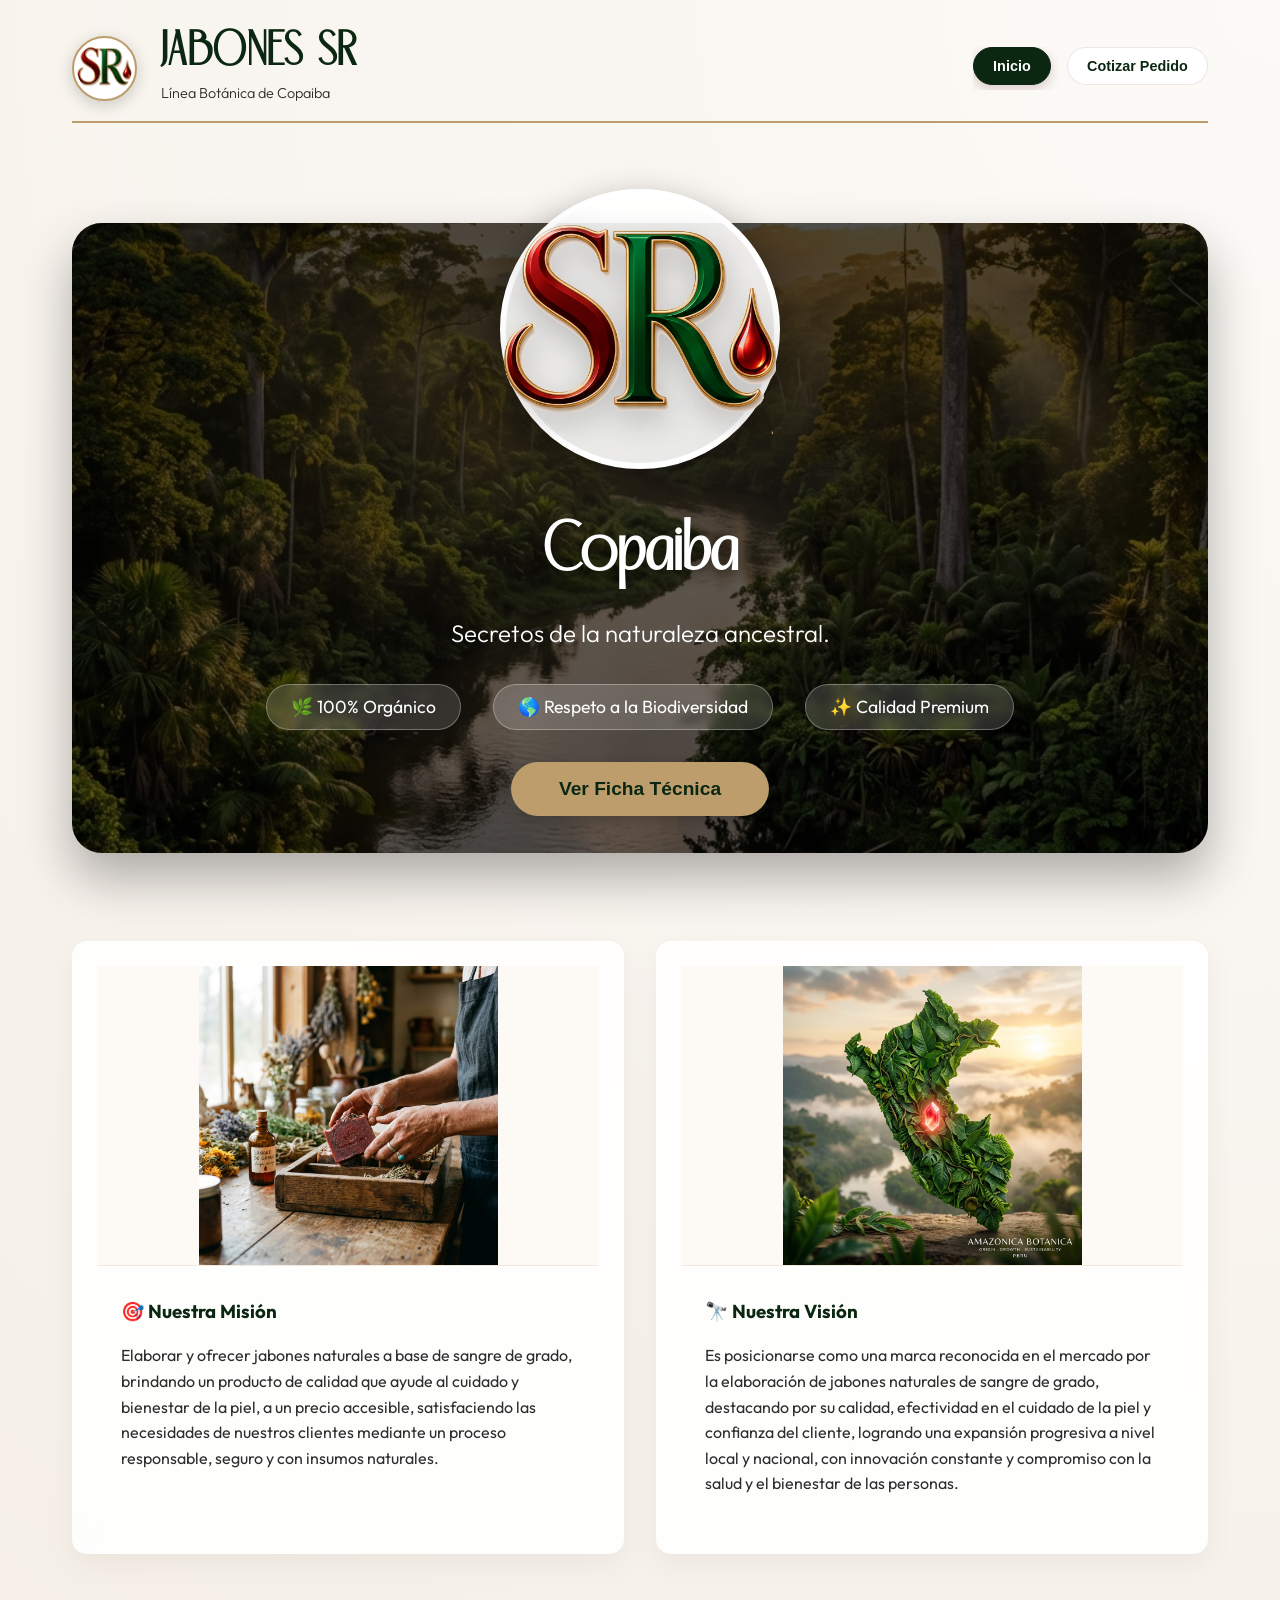
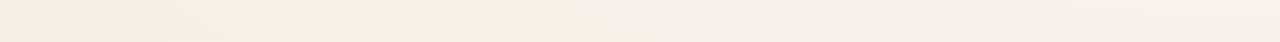
==== commit 7545a62e: "ok" ====
--- a/SR-Copaiba/index.html
+++ b/SR-Copaiba/index.html
@@ -14,7 +14,7 @@
 <body>
     <div class="container">
         <header>
-            <div class="logo">
+            <div class="logo" onclick="showTab('home')" style="cursor: pointer;" title="Volver al Inicio">
                 <img src="img/logo-sr.png" alt="Logo Sabia Roja" class="brand-logo">
                 <div class="logo-text">
                     <h1>JABONES SR</h1>
@@ -23,7 +23,7 @@
             </div>
             <nav>
                 <button class="tab-btn active" onclick="showTab('home')">Inicio</button>
-                <button class="tab-btn" onclick="showTab('budget')">Presupuesto</button>
+                <button class="tab-btn" onclick="showTab('budget')">Cotizar Pedido</button>
                 <button class="tab-btn" onclick="showTab('strategy')" style="display: none;">Estrategia</button>
                 <button class="tab-btn" onclick="showTab('comms')" style="display: none;">Comunicación</button>
                 <button class="tab-btn" onclick="showTab('project')" style="display: none;">Proyecto</button>
